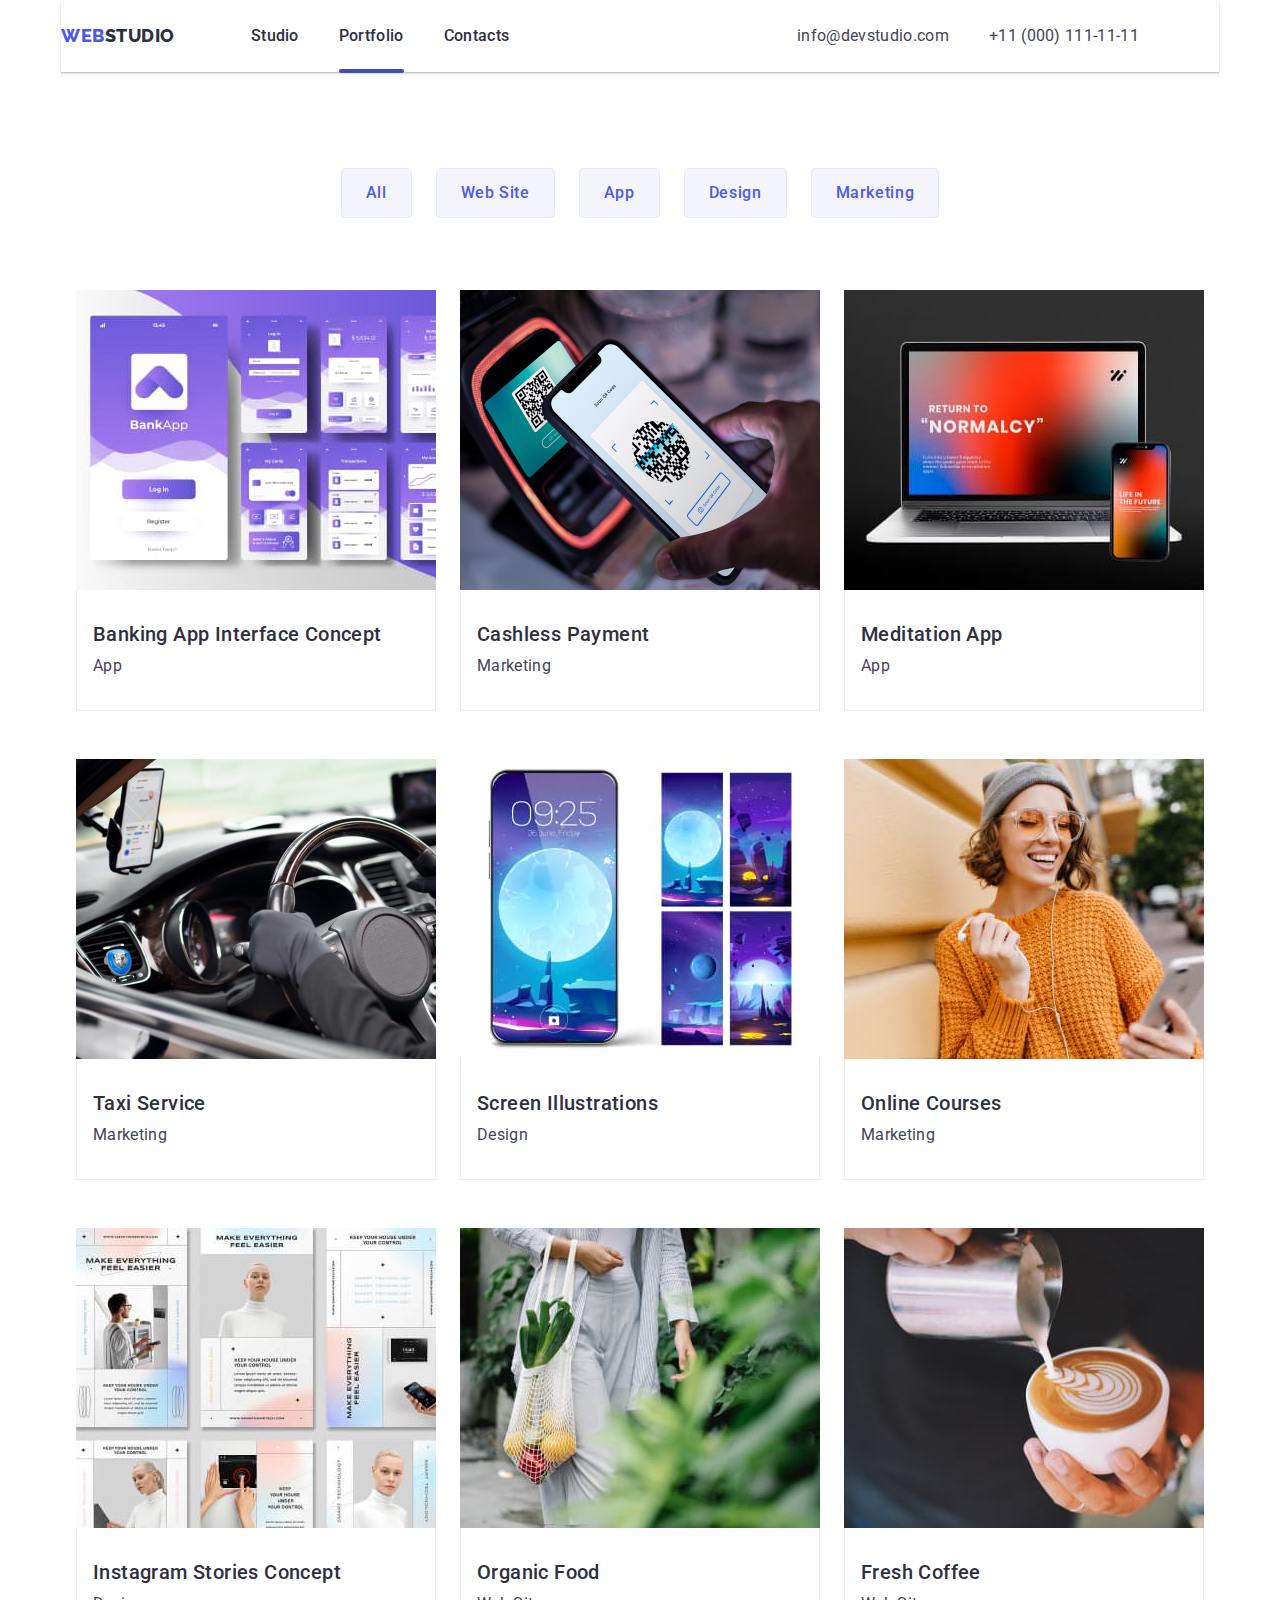
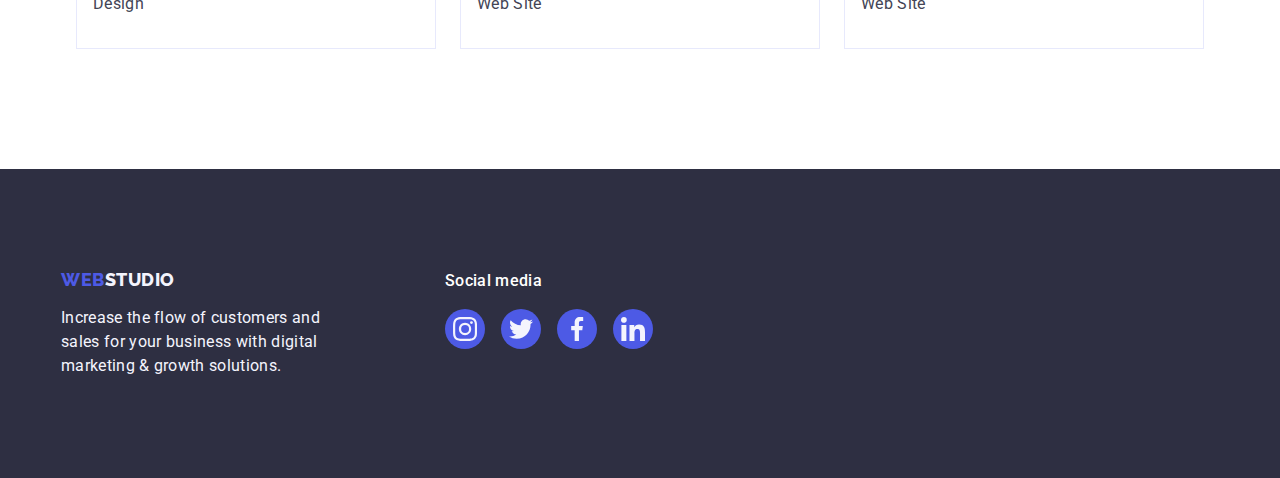
==== portfolio.html @ 27ac390d "1" ====
<!DOCTYPE html>
<html lang="en">
  <head>
    <meta charset="UTF-8" />
    <meta http-equiv="X-UA-Compatible" content="IE=edge" />
    <meta name="viewport" content="width=device-width, initial-scale=1.0" />
    <title>Portfolio</title>



    <link rel="preconnect" href="https://fonts.googleapis.com" />
    <link rel="preconnect" href="https://fonts.gstatic.com" crossorigin />
    <link
      href="https://fonts.googleapis.com/css2?family=Raleway:wght@800&family=Roboto:wght@400;500;700&display=swap"
      rel="stylesheet"
    />
    <link rel="stylesheet" href="https://cdnjs.cloudflare.com/ajax/libs/modern-normalize/1.1.0/modern-normalize.min.css" integrity="sha512-wpPYUAdjBVSE4KJnH1VR1HeZfpl1ub8YT/NKx4PuQ5NmX2tKuGu6U/JRp5y+Y8XG2tV+wKQpNHVUX03MfMFn9Q==" crossorigin="anonymous" referrerpolicy="no-referrer" />
     <link rel="stylesheet" href="./css/styles.css" />
       
  </head>

  <body>
    <header class="header">
      <div class=" header-port">
        <nav class="header-nav">
  
          <a class="header-logo-web link" href="index.html"
            >Web<span class="header-logo">Studio</span></a
          >

          <ul class="header-list list">
            <li class="header-link link">
              <a href="./index.html" class="header-text link">Studio</a>
            </li>
            <li class="header-link link">
              <a href="./portfolio.html" class="header-text link  active">Portfolio</a>
            </li>
            <li class="header-link link">
              <a href="" class="header-text link">Contacts</a>
            </li>
          </ul>
        </nav>

        <address class="address-header-port list">
          <div class="contact-cont">
            <ul class="visit-list list">
              <li class="contact-link link">
                <a href="mailto:info@devstudio.com" class="header-adress link"
                  >info@devstudio.com</a
                >
              </li>
              <li class="contact-link link">
                <a href="tel:+110001111111" class="header-adress link">
                  +11 (000) 111-11-11</a
                >
              </li>
            </ul>
          </div>
        </address>
      </div>
    </header>
    <!-- 2 section -->
    <main class="main-port">
         <section class="btn-info-portfolio">
        <div class="container button">
           <h1 hidden class="photos-text-portfolio list">photos</h1>
          <div class="buton-portfolio">
           
            <ul class="portfolio-btn-list list">
              <li>
                <button type="button" class="btn-portfol-link link button">All</button>
              </li>
              <li>
                <button type="button" class="btn-portfol-link link">
                  Web Site
                </button>
              </li>
              <li>
                <button type="button" class="btn-portfol-link link">App</button>
              </li>
              <li>
                <button type="button" class="btn-portfol-link link">
                  Design
                </button>
              </li>
              <li>
                <button type="button" class="btn-portfol-link link">
                  Marketing
                </button>
              </li>
            </ul>
          </div>
            <!-- section 3-->

           <ul class="text-photo-list list">
            <li class="img-portfol-link link">
              <a class="portfolio-card link" href="">
               <div class="card-content-soc">
                <img
                  class="img-portfol"
                  src="./images/portfoliopic1.jpg"
                  alt="Bank APP"
                />
                <p class="card-text">14 Stylish and User-Friendly App Design Concepts · 
                  Task Manager App · Calorie Tracker App · Exotic Fruit Ecommerce App ·
                   Cloud Storage App</p>
               </div> 
                <div class="card-content">
                  <h2 class="portfol-text-item">
                    Banking App Interface Concept
                  </h2>
                  <p class="title-portfol-parag">App</p>
                </div></a
              >
            </li>

            <li class="img-portfol-link link">
              <a class="portfolio-card link" href="">
                <div  class="card-content-soc">
                  <img
                  class="img-portfol"
                  src="./images/portfoliopic2.jpg"
                  alt="phone"
                />
                 <p class="card-text">14 Stylish and User-Friendly App Design Concepts 
                  · Task Manager App · Calorie Tracker App · Exotic Fruit Ecommerce App 
                  · Cloud Storage App</p>
                </div>
                <div class="card-content">
                  <h2 class="portfol-text-item">Cashless Payment</h2>
                  <p class="title-portfol-parag">Marketing</p>
                </div></a
              >
            </li>

            <li class="img-portfol-link link">
              <a class="portfolio-card link" href="">
                
                <div  class="card-content-soc"> 
                  <img
                  class="img-portfol"
                  src="./images/portfoliopic3.jpg"
                  alt="computer"
                />
                 <p class="card-text">14 Stylish and User-Friendly App Design Concepts
                   · Task Manager App · Calorie Tracker App · Exotic Fruit Ecommerce App
                    · Cloud Storage App</p>
                </div>
                <div class="card-content">
                  <h2 class="portfol-text-item">Meditation App</h2>
                  <p class="title-portfol-parag">App</p>
                </div></a
              >
            </li>

            <li class="img-portfol-link link">
              <a class="portfolio-card link" href="">
               <div class="card-content-soc">
                <img
                  class="img-portfol"
                  src="./images/portfoliopic4.jpg"
                  alt="car"
                />
                 <p class="card-text">14 Stylish and User-Friendly App Design Concepts 
                  · Task Manager App · Calorie Tracker App · Exotic Fruit Ecommerce App 
                  · Cloud Storage App</p>
               </div>
                <div class="card-content">
                  <h2 class="portfol-text-item">Taxi Service</h2>
                  <p class="title-portfol-parag">Marketing</p>
                </div></a
              >
            </li>

            <li class="img-portfol-link link">
              <a class="portfolio-card link" href="">
                 <div  class="card-content-soc">
                  <img
                  class="img-portfol"
                  src="./images/portfoliopic5.jpg"
                  alt="phone"
                />
                 <p class="card-text">14 Stylish and User-Friendly App Design Concepts 
                  · Task Manager App · Calorie Tracker App · Exotic Fruit Ecommerce App 
                  · Cloud Storage App</p> </div> 
                <div class="card-content">
                  <h2 class="portfol-text-item">Screen Illustrations</h2>
                  <p class="title-portfol-parag">Design</p>
                </div></a
              >
            </li>

            <li class="img-portfol-link link">
              <a class="portfolio-card link" href="">
                  <div  class="card-content-soc">
                    <img
                  class="img-portfol"
                  src="./images/portfoliopic6.jpg"
                  alt="women"
                />
                 <p class="card-text">14 Stylish and User-Friendly App Design Concepts 
                  · Task Manager App · Calorie Tracker App · Exotic Fruit Ecommerce App 
                  · Cloud Storage App</p>
                  </div>
                
                <div class="card-content">
                  <h2 class="portfol-text-item">Online Courses</h2>
                  <p class="title-portfol-parag">Marketing</p>
                </div></a
              >
            </li>

            <li class="img-portfol-link link">
              <a class="portfolio-card link" href="">
               <div  class="card-content-soc">
                 <img
                  class="img-portfol"
                  src="./images/portfoliоpic7.jpg"
                  alt="website"
                />
                 <p class="card-text">14 Stylish and User-Friendly App Design Concepts 
                  · Task Manager App · Calorie Tracker App · Exotic Fruit Ecommerce App
                   · Cloud Storage App</p>
               </div> 
               
                <div class="card-content">
                  <h2 class="portfol-text-item">Instagram Stories Concept</h2>
                  <p class="title-portfol-parag">Design</p>
                </div></a
              >
            </li>

            <li class="img-portfol-link link">
              <a class="portfolio-card link" href="">
               <div  class="card-content-soc">
                <img
                  class="img-portfol"
                  src="./images/portfoliopic8.jpg"
                  alt="Food"
                />
                 <p class="card-text">14 Stylish and User-Friendly App Design Concepts 
                  · Task Manager App · Calorie Tracker App · Exotic Fruit Ecommerce App
                   · Cloud Storage App</p>
               </div>
                
                <div class="card-content">
                  <h2 class="portfol-text-item">Organic Food</h2>
                  <p class="title-portfol-parag">Web Site</p>
                </div></a
              >
            </li>

            <li class="img-portfol-link link">
              <a class="portfolio-card link" href="">
                <div  class="card-content-soc">
                  <img
                  class="img-portfol"
                  src="./images/portfoliopic9.jpg"
                  alt="coffee"
                />
                 <p class="card-text">14 Stylish and User-Friendly App Design Concepts 
                  · Task Manager App · Calorie Tracker App · Exotic Fruit Ecommerce App 
                  · Cloud Storage App</p>
                </div>
                
                <div class="card-content">
                  <h2 class="portfol-text-item">Fresh Coffee</h2>
                  <p class="title-portfol-parag">Web Site</p>
                </div></a
              >
            </li>
          </ul>
        </div>
        
    </main>
    <footer class="footer list">
     
      <div class="  container-fotter">
        <div class="logo-parag">
           <a class="footer-logo-web link" href="portfolio.html"
          >Web <span class="footer-logo link">Studio</span></a
        >
        <p class="footer-title link">
          Increase the flow of customers and sales for your business with
          digital marketing & growth solutions.
        </p>
        </div>
          <div class="cosial-container">
          <p class="soc-med-parag">Social media</p>
        <ul class="web-soc-list list">
          <li class="web-soc-item"><a href="" class="web-soc-link link">
            <svg width="24" height="24">
              <use href="./images/symbol-defs.svg#icon-instagram-2" class="wed-sosial-icon"></use>
            </svg>
          </a></li>
          <li class="web-soc-item"><a href="" class="web-soc-link link">
            <svg width="24" height="24">
              <use href="./images/symbol-defs.svg#icon-twitter-1">

              </use>
          </svg>
          </a></li>
          <li class="web-soc-item"><a href="" class="web-soc-link link">
             <svg width="24" height="24">
              <use href="./images/symbol-defs.svg#icon-facebook-1">

              </use>
          </svg>
          </a></li>
          <li class="web-soc-item"><a href="" class="web-soc-link link">
             <svg width="24" height="24">
              <use href="./images/symbol-defs.svg#icon-linkedin-1">

              </use>
          </svg>
          </a></li>
        </ul>
        </div>
      </div>
 
    </footer>
   
  </body>
</html>
---- css/styles.css ----
:root {
  --title-main-color: #2e2f42;
  --title-btn-color: #4d5ae5;
  --second-btn-color: #404bbf;
  --gap: 24px;
  --transition-duration: 250ms linear;
  --tra: 250ms cubic-bezier(0.4, 0, 0.2, 1);
}

p,
h1,
h2,
h3 {
  margin: 0;
}
ul {
  padding-left: 0%;
  margin: 0;
}

button {
  cursor: pointer;
}

address {
  font-style: normal;
}

body {
  font-family: "Roboto", sans-serif;
  color: #434455;
  background-color: #ffffff;
}

img {
  display: block;
}

.link {
  text-decoration: none;
}
.list {
  list-style: none;
}

.container {
  max-width: 1158px;
  padding-left: 15px;
  padding-right: 15px;
  margin: 0 auto;
  /* outline: 4px solid red; */
}
.section {
  padding-top: 120px;
  padding-bottom: 120px;
}

/**-------------------------HEADER Potfolio --------------------------*/
.header {
}
.header-logo {
  font-family: "Raleway", sans-serif;
  font-weight: 800;
  font-size: 18px;
  line-height: 1.17;
  letter-spacing: 0.03em;
  text-transform: uppercase;
  color: var(--title-main-color);
}
.header-logo-web {
  font-family: "Raleway", sans-serif;
  font-weight: 800;
  font-size: 18px;
  line-height: 1.17;
  letter-spacing: 0.03em;
  text-transform: uppercase;
  color: #4d5ae5;

  /* padding-left: 156px; */
}
.contact-web {
  /* padding-right: 156px; */
}
.header-logo {
  margin-right: 76px;
  margin-top: 25.5px;
  margin-bottom: 25.5px;
}
.header-list {
  display: flex;
  gap: 40px;
}

.header-adress-list {
}

address {
  font-style: normal;
}

.header-nav {
  display: flex;
  align-items: center;
  margin-right: auto;
}

.header-port {
  display: flex;
  align-items: center;
  padding-top: var(--gap);
  padding-bottom: var(--gap);
  margin-left: auto;
  margin-right: auto;
  width: 1158px;
  box-shadow: 0px 2px 1px rgba(46, 47, 66, 0.08),
    0px 1px 1px rgba(46, 47, 66, 0.16), 0px 1px 6px rgba(46, 47, 66, 0.08);
}
.visit-list {
  display: flex;
}

.header-text {
  font-weight: 500;
  display: block;
  position: relative;
  font-size: 16px;
  line-height: 1.5;
  letter-spacing: 0.02em;
  color: var(--title-main-color);
  font-style: normal;
  transition: transform var(--tra), border-radius var(--tra);
}
.header-text:is(:hover, :focus) {
  color: #404bbf;
}
.header-link {
  transition: transform var(--tra), border-radius var(--tra);
}

.header-link:is(:hover, :focus) {
  color: #404bbf;
}

.address-header-port {
  margin-right: 40px;
}
.active::after {
  position: absolute;
  content: "";
  width: 100%;
  height: 4px;
  left: 0;
  top: 45px;
  bottom: 0;
  display: flex;
  border-radius: 2px;
  background-color: #404bbf;
}

.contactw-link {
}
.address-list {
  font-style: normal;
}
.visit-list {
  display: flex;
}
.contact-link {
}

.header-adress {
  font-size: 16px;
  font-style: normal;
  line-height: 1.5;
  letter-spacing: 0.02em;
  color: #434455;
  transition: transform var(--tra), border-radius var(--tra);
}
.header-adress:is(:hover, :focus) {
  color: #404bbf;
}

/**-------------------------BTN portfolio--------------------------*/

.main-port {
}
.btn-info-portfolio {
  padding-top: 96px;
  padding-bottom: 120px;
}
.buton-portfolio {
  align-items: center;
}

.btn-info-portfolio {
}

.photos-text-portfolio {
}
.text-btn-info {
}
.btn-list {
}

.portfolio-btn-list {
  display: flex;
  justify-content: center;
  gap: var(--gap);
}

.btn-portfol-link {
  font-family: "Roboto", sans-serif;
  font-style: normal;
  font-weight: 500;
  font-size: 16px;
  line-height: 1.5;
  align-items: center;
  text-align: center;
  letter-spacing: 0.04em;
  color: #4d5ae5;
  cursor: pointer;
  background: #f4f4fd;
  display: flex;
  flex-direction: row;
  align-items: flex-start;
  padding: 12px 24px;
  flex: none;
  order: 0;
  flex-grow: 0;
  border: 1px solid #e7e9fc;
  border-radius: 4px;
  transition: transform var(--tra), border-radius var(--tra);
}
.button {
}
.btn-portfol-link:is(:hover, :focus) {
  color: #ffffff;
  background: #404bbf;
}
/**-----------------------PHOTO WITH TEXT Portfolio--------------------------*/

.card-content {
  border-left: 1px solid #e7e9fc;
  border-right: 1px solid #e7e9fc;
  border-bottom: 1px solid #e7e9fc;
  padding-bottom: 32px;
  padding-top: 32px;
  padding-left: 16px;
}
.photo-port {
  display: flex;
  width: 1128px;
}
.text-photo-list {
  display: flex;
  flex-wrap: wrap;
  column-gap: var(--gap);
  row-gap: calc(var(--gap) * 2);
  margin-top: 72px;
  justify-content: center;
}

.img-portfol-link {
  background: #ffffff;
}

.img-portfol-link:is(:hover, :focus) {
  box-shadow: 0px 1px 6px rgba(46, 47, 66, 0.08),
    0px 1px 1px rgba(46, 47, 66, 0.16), 0px 2px 1px rgba(46, 47, 66, 0.08);
  width: 360;
}
.img-portfol-link:hover .card-text {
  transform: translateY(0);
}
.card-content-soc {
  position: relative;
  overflow: hidden;
}
.card-text {
  position: absolute;
  top: 0;
  font-size: 16px;
  padding: 40px;
  line-height: 24px;
  letter-spacing: 0.02em;
  font-weight: 400;
  color: #f4f4fd;
  background: #4d5ae5;
  height: 100%;
  transform: translateY(100%);
  transition: transform 300ms linear;
}

.portfolio-card {
  color: #4d5ae5;
  background-color: #f4f4fd;
}

.img-portfol {
  background: url(6418424.jpg);
}

.portfol-text-item {
  font-family: "Roboto";
  font-style: normal;
  font-weight: 500;
  font-size: 20px;
  line-height: 1.2;
  letter-spacing: 0.02em;
  color: var(--title-main-color);
  margin-bottom: 8px;
}
.title-portfol-parag {
  font-size: 16px;
  line-height: 1.5;
  letter-spacing: 0.02em;
  color: #434455;
}

/**------------Header Web-site--------------------*/
.header-web {
}
body {
  margin: 0%;
}

.headerw-logo {
  font-family: "Raleway", sans-serif;
  font-weight: 800;
  font-size: 18px;
  line-height: 1.17;
  letter-spacing: 0.03em;
  text-transform: uppercase;
  color: var(--title-main-color);
}
.header-logo-webw {
  font-family: "Raleway", sans-serif;
  font-weight: 800;
  font-size: 18px;
  line-height: 1.17;
  letter-spacing: 0.03em;
  text-transform: uppercase;
  color: #4d5ae5;
  /* padding-left: 156px; */
}
.headerw-logo {
  margin-right: 76px;
  margin-top: 25.5px;
  margin-bottom: 25.5px;
}
.header-logo-webw {
}
.headerw-list {
  display: flex;
  gap: 40px;
}
.headerw-adress-list {
  font-style: normal;
}
.headerw-adress-list {
}
.headerw-nav {
  display: flex;
  align-items: center;
  margin-right: auto;
}
.headerw-container {
  display: flex;
  align-items: center;
  padding-top: 24px;
  padding-bottom: 24px;
  margin-left: auto;
  margin-right: auto;
  width: 1158px;
  box-shadow: 0px 2px 1px rgba(46, 47, 66, 0.08),
    0px 1px 1px rgba(46, 47, 66, 0.16), 0px 1px 6px rgba(46, 47, 66, 0.08);
}
.visitw-list {
  display: flex;
}
.headerw-address-list {
}

.headerw-adress-list {
  font-style: normal;
}

.headerw-text {
  font-weight: 500;
  font-size: 16px;
  line-height: 1.5;
  letter-spacing: 0.02em;
  color: var(--title-main-color);
  transition: transform var(--tra), border-radius var(--tra);
}
.headerw-text:is(:hover, :focus) {
  color: #404bbf;
}
.headerw-link {
}

.headerw-link {
}

.headerw-address-list {
}
.visitw-list {
}
.contactw-link {
}

.contact-cont {
}

.headerw-adress {
  font-size: 16px;
  font-style: normal;
  line-height: 1.5;
  letter-spacing: 0.02em;
  color: #434455;
  transition: transform var(--tra), border-radius var(--tra);
}

.header-adress {
  margin-right: 40px;
}

.headerw-adress:is(:hover, :focus) {
  color: #404bbf;
}
/**------------------------Efective --------------------------*/

.hero-section-web {
  background: var(--title-main-color);
  background-image: linear-gradient(
      rgba(46, 47, 66, 0.7),
      rgba(46, 47, 66, 0.7)
    ),
    url(../images/people-office\ 1.jpg);
  background-repeat: no-repeat;
  background-position: center;
  background-size: cover;
  max-width: 1440px;
  margin: 0 auto;
}

.info-container-web {
  flex-grow: 1;
  padding-top: 188px;
  padding-bottom: 188px;
  margin: 0% auto;
  /* outline: 4px solid red; */
}

.text-hero-web {
  font-weight: 700;
  font-size: 56px;
  line-height: 1.07;
  text-align: center;
  letter-spacing: 0.02em;
  color: #ffffff;

  margin-bottom: 48px;
}

.btn-hero-web {
  font-family: "Roboto", sans-serif;
  font-weight: 500;
  font-size: 16px;
  line-height: 1.5;
  letter-spacing: 0.04em;
  color: #ffffff;
  background: var(--title-btn-color);
  cursor: pointer;
  transition: transform var(--tra), border-radius var(--tra);
  display: flex;
  flex-direction: row;
  align-items: flex-start;
  padding: 16px 32px;
  gap: 10px;
  margin: 0% auto;
  box-shadow: 0px 4px 4px rgba(0, 0, 0, 0.15);
  border-radius: 4px;
  border: none;
}

.btn-hero-web:is(:hover, :focus) {
  background: var(--second-btn-color);
}

/**------------------------section information--------------------------*/
.backcolor-index {
}
.features-web-section {
  padding-top: 120px;
}
.text-web-features {
}
.features-list-web {
  list-style: none;
  display: flex;
  gap: 24px;
  justify-content: center;
}
.link-info-web {
  /* border: 2px solid #4d5ae5; */
}
.link-info-web {
}
.text-web-info {
  font-weight: 500;
  font-size: 20px;
  line-height: 1.2;
  letter-spacing: 0.02em;
  color: var(--title-main-color);
  margin-bottom: 8px;
}
.title-web-parag {
  font-size: 16px;
  line-height: 1.5;
  letter-spacing: 0.02em;
  color: #434455;
  order: 1;
  flex-grow: 0;
  width: 264px;
  height: 72px;
}
.text-web-container {
  margin-bottom: 8px;
}
.text-soc-list {
  display: flex;
  justify-content: center;
  gap: 24px;
}
.features {
  padding-bottom: 120px;
}
.text-soc-item {
  width: 264px;
  height: 112px;
}

.text-soc-link {
  width: 100%;
  height: 100%;
  display: flex;
  align-items: center;
  justify-content: center;
  background: #f4f4fd;
  border-radius: 4px;
  margin-bottom: 8px;
}
/**-------------------section  what are we doing-------------------------*/
.about-webs-section {
}
.web-what-doing {
  padding-top: 120px;
}
.what-index {
  width: min-content;
}
.webs-photo-link {
  width: calc((100% - 60px) / 3);
}
.webs-photo-list {
  display: flex;
  gap: 24px;
  justify-content: center;
  padding-bottom: 120px;
}
.photo-doing-web {
  margin-bottom: 72px;
}
.img-what-do {
}
.photo-doing-web {
  font-weight: 700;
  font-size: 36px;
  line-height: 1.11;
  text-align: center;
  letter-spacing: 0.02em;
  text-transform: capitalize;
  color: var(--title-main-color);
  list-style: none;
}
/**----------------------section our team ----------------------*/

.about-webs-section {
  background: #f4f4fd;
  padding-top: 120px;
  padding-bottom: 120px;
}

.photo-team {
  width: min-content;
}

.container-people {
  padding-top: 32px;
}

.webs-text-team {
  font-weight: 700;
  font-size: 36px;
  line-height: 1.11;
  text-align: center;
  letter-spacing: 0.02em;
  text-transform: capitalize;
  color: var(--title-main-color);
  list-style: none;
  margin-bottom: 72px;
}

.webst-team-list {
  display: flex;
  gap: 24px;
  justify-content: center;
}

.webst-link-team {
  background: #ffffff;
  justify-content: center;
}
.img-web {
}

.webst-team-list {
}
.webst-link-team {
  background: #ffffff;
}
.people-web-team {
  font-weight: 500;
  font-size: 20px;
  line-height: 1.2;
  letter-spacing: 0.02em;
  color: var(--title-main-color);
  margin-bottom: 8px;
  text-align: center;
}
.title-webs-team {
  font-size: 16px;
  line-height: 1.5;
  letter-spacing: 0.02em;
  color: #434455;
  text-align: center;
}
.customer-section {
}
.custor {
  font-weight: 700;
  font-size: 36px;
  line-height: 1.11px;
  text-align: center;
  letter-spacing: 0.02em;
  padding-top: 120px;
  padding-bottom: 72px;
}
.custo-container {
  padding-bottom: 120px;
}

.custo-list {
  display: flex;
  justify-content: center;
  gap: 16px;
}
.cust-soc-item {
  width: 168px;
  height: 88px;
}
.cust-soc-link {
  width: 100%;
  height: 100%;
  display: flex;
  align-items: center;
  justify-content: center;
  border: 1px solid #8e8f99;
  border-radius: 4px;
  transition: transform var(--tra), border-radius var(--tra);
}

.custo-icon {
  fill: #8e8f99;
}
.cust-soc-link:is(:hover, :focus) {
  border-color: #404bbf;
}
.cust-soc-link:is(:hover, :focus) .custo-icon {
  fill: #404bbf;
}

.soc-people-container {
  margin-top: 8px;
  margin-bottom: 32px;
}
.our-list {
  display: flex;
  justify-content: center;
  gap: 24px;
}

.our-soc-item {
  width: 40px;
  height: 40px;
}
.our-soc-link {
  width: 100%;
  height: 100%;
  display: flex;
  align-items: center;
  justify-content: center;
  background: #4d5ae5;
  border-radius: 50%;
  transition: transform var(--tra), border-radius var(--tra);
}
.our-soc-link:is(:hover, :focus) {
  background: #404bbf;
}
/**----------------FOOTER-----------------------*/
.footer {
  background: var(--title-main-color);
  padding-top: 100px;
  padding-bottom: 100px;
}
.container-fotter {
  /* padding-left: 156px; */
  max-width: 1158px;
  padding-left: 15px;
  padding-right: 15px;
  margin: 0 auto;
  display: flex;
}
.fotter-cont {
}
.footer-logo {
  font-family: "Raleway", sans-serif;
  font-weight: 800;
  font-size: 18px;
  line-height: 1.17;
  letter-spacing: 0.03em;
  text-transform: uppercase;
  color: #f4f4fd;
  order: 1;
  flex: none;
  flex-grow: 0;
}
.footer-logo-web {
  display: flex;
  flex-direction: row;
  padding: 0;
  align-items: flex-start;
}
.footer-logo-web {
  font-family: "Raleway", sans-serif;
  font-weight: 800;
  font-size: 18px;
  line-height: 1.17;
  letter-spacing: 0.03em;
  text-transform: uppercase;
  color: #4d5ae5;
  margin-bottom: 16px;
}
.logo-parag {
  width: 264px;
}
.footer-title {
  font-size: 16px;
  line-height: 1.5;
  letter-spacing: 0.02em;
  color: #f4f4fd;
  line-height: 1.5;
}

.web-soc-list {
  gap: 16px;
  display: flex;
  justify-content: center;
  margin-top: 16px;
}
.cosial-container {
  margin-left: 120px;
}

.soc-med-parag {
  font-size: 16px;
  font-weight: 500;
  line-height: 24px;
  letter-spacing: 0.02em;
  color: #ffffff;
}

.web-soc-item {
  width: 40px;
  height: 40px;
}
.web-soc-link {
  width: 100%;
  height: 100%;
  background-color: #4d5ae5;
  display: flex;
  align-items: center;
  justify-content: center;
  border-radius: 50%;
  transition: transform var(--tra), border-radius var(--tra);
}

.web-soc-link:is(:hover, :focus) {
  background: #404bbf;
}
.backdrop {
  position: fixed;
  top: 0;
  width: 100%;
  height: 100%;
  background: #2e2f4262;
  transition: opacity 300ms linear, visibility 300ms linear;
}
.modal {
  width: 408px;
  min-height: 576px;
  background: #fcfcfc;
  border-radius: 4px;
  position: absolute;
  top: 50%;
  left: 50%;
  transform: translate(-50%, -50%) scaleY(1);
  transition: transform 300ms linear;
  padding: 24px;
  padding-top: 72px;
}

.backdrop.is-hidden.modal {
  transform: translate(-50%, -50%) scaleY(2);
}
.modal-close {
  display: block;
  position: absolute;
  top: 24px;
  right: 24px;
  background: #e7e9fc;
  border: 1px solid rgba(0, 0, 0, 0.1);
  border-radius: 50%;
  width: 24px;
  height: 24px;
}
.is-hidden {
  opacity: 0;
  visibility: hidden;
  pointer-events: none;
}
.no-scroll {
  overflow: hidden;
}
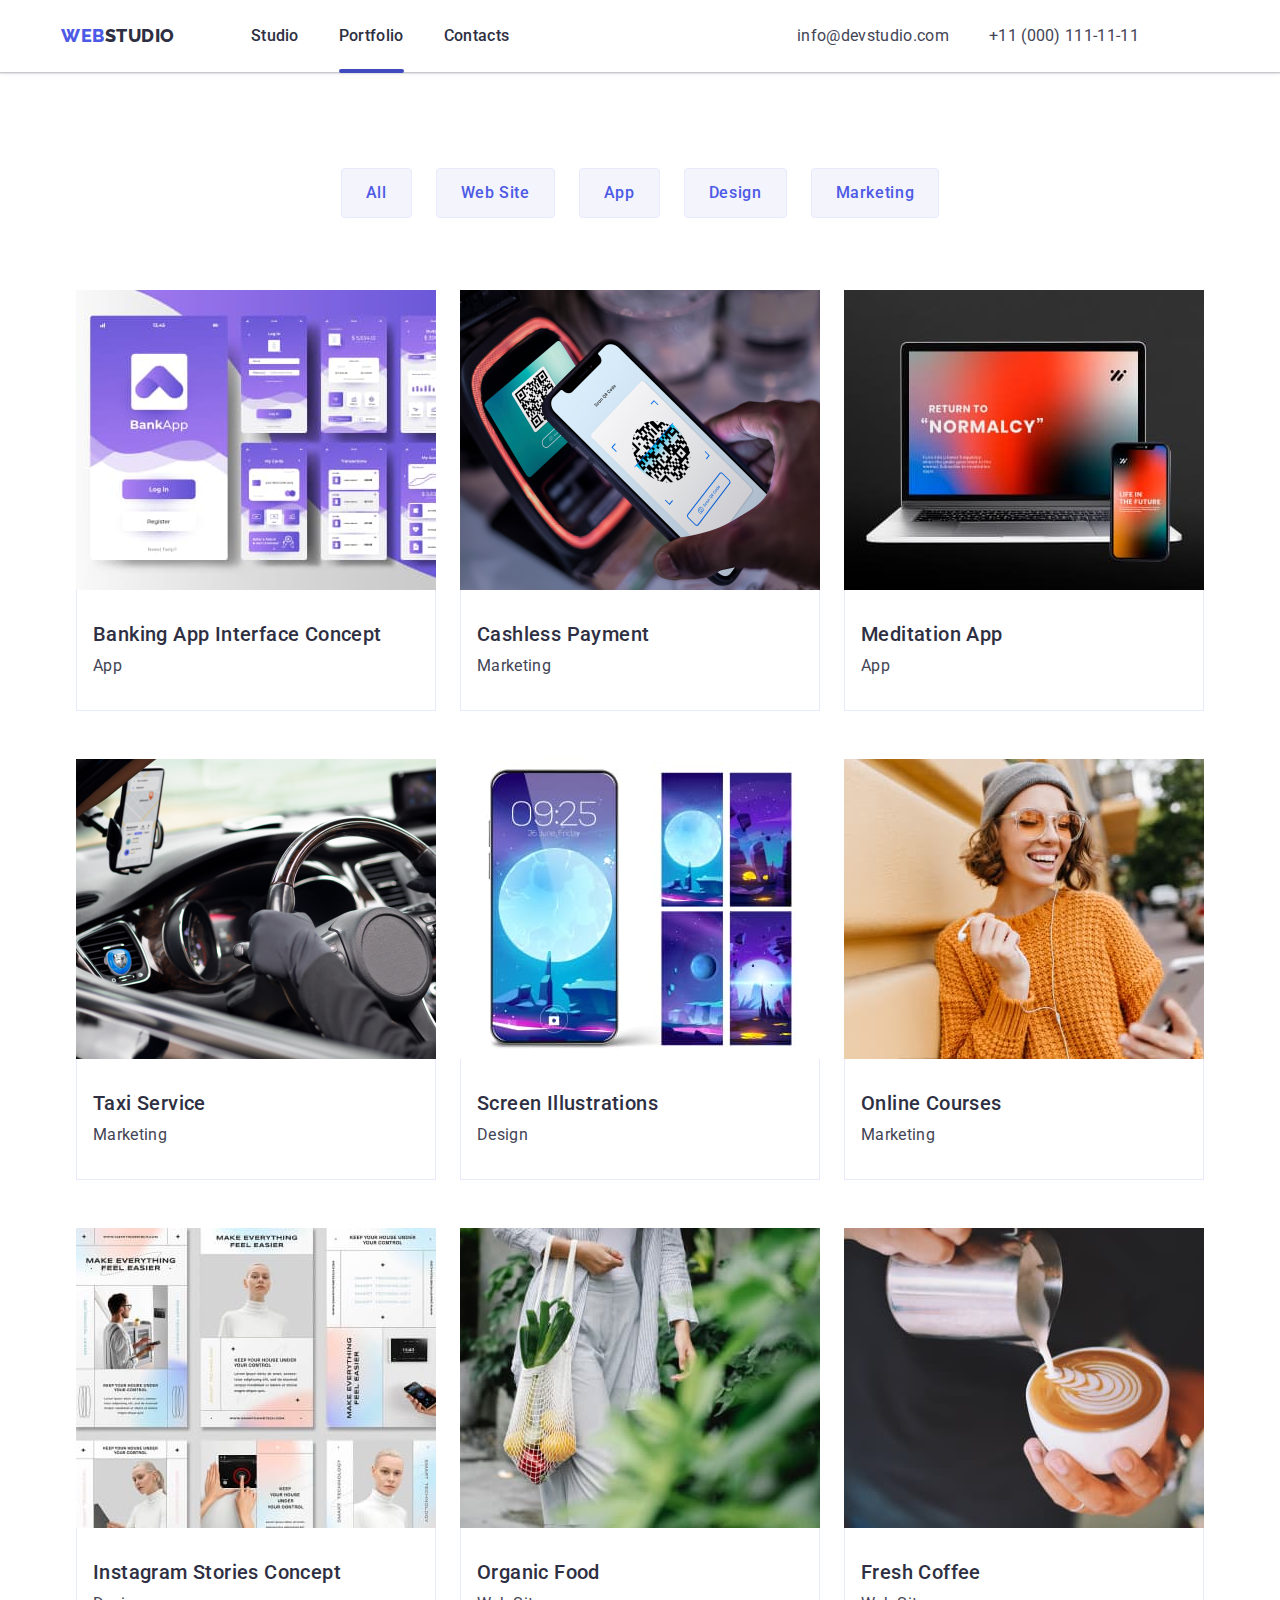
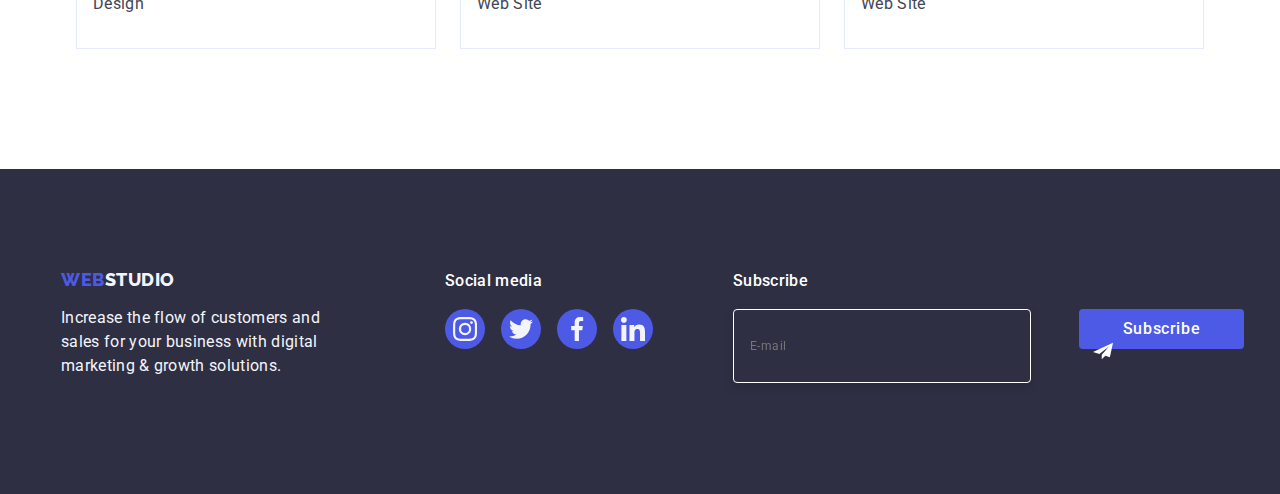
==== commit 05694ae0: "ch" ====
--- a/portfolio.html
+++ b/portfolio.html
@@ -316,6 +316,23 @@
           </a></li>
         </ul>
         </div>
+         <div class="cont-subs">
+          <p class="online-parag">Subscribe</p>
+          <form class="form-subs">
+              <input
+               type="text" 
+              name="user-subs" 
+                id="user-online"
+                 class="online-area"
+                 placeholder="E-mail"/>
+
+                  <button type="submit" class="online-button">Subscribe
+                     <svg  class="fotter-icon" width="24px" height="20px">
+                      <use href="./images/subsc.svg#icon-Frame-3"></use>
+                    </svg>
+                  </button>
+              </form>
+         </div>
       </div>
  
     </footer>
--- a/css/styles.css
+++ b/css/styles.css
@@ -7,6 +7,19 @@
   --tra: 250ms cubic-bezier(0.4, 0, 0.2, 1);
 }
 
+.visually-hidden {
+  position: absolute;
+  width: 1px;
+  height: 1px;
+  margin: -1px;
+  border: 0;
+  padding: 0;
+  white-space: nowrap;
+  clip-path: inset(100%);
+  clip: rect(0 0 0 0);
+  overflow: hidden;
+}
+
 p,
 h1,
 h2,
@@ -45,8 +58,7 @@
 
 .container {
   max-width: 1158px;
-  padding-left: 15px;
-  padding-right: 15px;
+
   margin: 0 auto;
   /* outline: 4px solid red; */
 }
@@ -57,6 +69,8 @@
 
 /**-------------------------HEADER Potfolio --------------------------*/
 .header {
+  box-shadow: 0px 2px 1px rgba(46, 47, 66, 0.08),
+    0px 1px 1px rgba(46, 47, 66, 0.16), 0px 1px 6px rgba(46, 47, 66, 0.08);
 }
 .header-logo {
   font-family: "Raleway", sans-serif;
@@ -75,11 +89,8 @@
   letter-spacing: 0.03em;
   text-transform: uppercase;
   color: #4d5ae5;
-
-  /* padding-left: 156px; */
 }
 .contact-web {
-  /* padding-right: 156px; */
 }
 .header-logo {
   margin-right: 76px;
@@ -112,8 +123,6 @@
   margin-left: auto;
   margin-right: auto;
   width: 1158px;
-  box-shadow: 0px 2px 1px rgba(46, 47, 66, 0.08),
-    0px 1px 1px rgba(46, 47, 66, 0.16), 0px 1px 6px rgba(46, 47, 66, 0.08);
 }
 .visit-list {
   display: flex;
@@ -128,13 +137,13 @@
   letter-spacing: 0.02em;
   color: var(--title-main-color);
   font-style: normal;
-  transition: transform var(--tra), border-radius var(--tra);
+  transition: 250ms cubic-bezier(0.4, 0, 0.2, 1);
 }
 .header-text:is(:hover, :focus) {
   color: #404bbf;
 }
 .header-link {
-  transition: transform var(--tra), border-radius var(--tra);
+  transition: 250ms cubic-bezier(0.4, 0, 0.2, 1);
 }
 
 .header-link:is(:hover, :focus) {
@@ -157,8 +166,6 @@
   background-color: #404bbf;
 }
 
-.contactw-link {
-}
 .address-list {
   font-style: normal;
 }
@@ -166,6 +173,7 @@
   display: flex;
 }
 .contact-link {
+  margin-right: 40px;
 }
 
 .header-adress {
@@ -174,7 +182,7 @@
   line-height: 1.5;
   letter-spacing: 0.02em;
   color: #434455;
-  transition: transform var(--tra), border-radius var(--tra);
+  transition: 250ms cubic-bezier(0.4, 0, 0.2, 1);
 }
 .header-adress:is(:hover, :focus) {
   color: #404bbf;
@@ -229,8 +237,10 @@
   flex-grow: 0;
   border: 1px solid #e7e9fc;
   border-radius: 4px;
-  transition: transform var(--tra), border-radius var(--tra);
-}
+  transition: 250ms cubic-bezier(0.4, 0, 0.2, 1);
+  border-radius: 250ms cubic-bezier(0.4, 0, 0.2, 1);
+}
+
 .button {
 }
 .btn-portfol-link:is(:hover, :focus) {
@@ -319,6 +329,8 @@
 
 /**------------Header Web-site--------------------*/
 .header-web {
+  box-shadow: 0px 2px 1px rgba(46, 47, 66, 0.08),
+    0px 1px 1px rgba(46, 47, 66, 0.16), 0px 1px 6px rgba(46, 47, 66, 0.08);
 }
 body {
   margin: 0%;
@@ -372,8 +384,8 @@
   margin-left: auto;
   margin-right: auto;
   width: 1158px;
-  box-shadow: 0px 2px 1px rgba(46, 47, 66, 0.08),
-    0px 1px 1px rgba(46, 47, 66, 0.16), 0px 1px 6px rgba(46, 47, 66, 0.08);
+  padding-left: 15px;
+  padding-right: 15px;
 }
 .visitw-list {
   display: flex;
@@ -391,8 +403,9 @@
   line-height: 1.5;
   letter-spacing: 0.02em;
   color: var(--title-main-color);
-  transition: transform var(--tra), border-radius var(--tra);
-}
+  transition: 250ms cubic-bezier(0.4, 0, 0.2, 1);
+}
+
 .headerw-text:is(:hover, :focus) {
   color: #404bbf;
 }
@@ -407,6 +420,7 @@
 .visitw-list {
 }
 .contactw-link {
+  margin-right: 40px;
 }
 
 .contact-cont {
@@ -418,11 +432,10 @@
   line-height: 1.5;
   letter-spacing: 0.02em;
   color: #434455;
-  transition: transform var(--tra), border-radius var(--tra);
+  transition: 250ms cubic-bezier(0.4, 0, 0.2, 1);
 }
 
 .header-adress {
-  margin-right: 40px;
 }
 
 .headerw-adress:is(:hover, :focus) {
@@ -472,7 +485,6 @@
   color: #ffffff;
   background: var(--title-btn-color);
   cursor: pointer;
-  transition: transform var(--tra), border-radius var(--tra);
   display: flex;
   flex-direction: row;
   align-items: flex-start;
@@ -482,6 +494,8 @@
   box-shadow: 0px 4px 4px rgba(0, 0, 0, 0.15);
   border-radius: 4px;
   border: none;
+  transition: 250ms cubic-bezier(0.4, 0, 0.2, 1);
+  border-radius: 250ms cubic-bezier(0.4, 0, 0.2, 1);
 }
 
 .btn-hero-web:is(:hover, :focus) {
@@ -493,6 +507,7 @@
 }
 .features-web-section {
   padding-top: 120px;
+  padding-bottom: 120px;
 }
 .text-web-features {
 }
@@ -503,7 +518,6 @@
   justify-content: center;
 }
 .link-info-web {
-  /* border: 2px solid #4d5ae5; */
 }
 .link-info-web {
 }
@@ -534,7 +548,6 @@
   gap: 24px;
 }
 .features {
-  padding-bottom: 120px;
 }
 .text-soc-item {
   width: 264px;
@@ -542,8 +555,8 @@
 }
 
 .text-soc-link {
-  width: 100%;
-  height: 100%;
+  width: 264px;
+  height: 121px;
   display: flex;
   align-items: center;
   justify-content: center;
@@ -555,7 +568,6 @@
 .about-webs-section {
 }
 .web-what-doing {
-  padding-top: 120px;
 }
 .what-index {
   width: min-content;
@@ -598,6 +610,7 @@
 
 .container-people {
   padding-top: 32px;
+  padding-bottom: 32px;
 }
 
 .webs-text-team {
@@ -645,14 +658,16 @@
   letter-spacing: 0.02em;
   color: #434455;
   text-align: center;
+  margin-bottom: 8px;
 }
 .customer-section {
 }
 .custor {
   font-weight: 700;
   font-size: 36px;
-  line-height: 1.11px;
+  line-height: 40px;
   text-align: center;
+  text-transform: capitalize;
   letter-spacing: 0.02em;
   padding-top: 120px;
   padding-bottom: 72px;
@@ -664,7 +679,7 @@
 .custo-list {
   display: flex;
   justify-content: center;
-  gap: 16px;
+  gap: 24px;
 }
 .cust-soc-item {
   width: 168px;
@@ -678,7 +693,8 @@
   justify-content: center;
   border: 1px solid #8e8f99;
   border-radius: 4px;
-  transition: transform var(--tra), border-radius var(--tra);
+  transition: 250ms cubic-bezier(0.4, 0, 0.2, 1);
+  border-radius: 250ms cubic-bezier(0.4, 0, 0.2, 1);
 }
 
 .custo-icon {
@@ -713,8 +729,10 @@
   justify-content: center;
   background: #4d5ae5;
   border-radius: 50%;
-  transition: transform var(--tra), border-radius var(--tra);
-}
+  transition: 250ms cubic-bezier(0.4, 0, 0.2, 1);
+  border-radius: 250ms cubic-bezier(0.4, 0, 0.2, 1);
+}
+
 .our-soc-link:is(:hover, :focus) {
   background: #404bbf;
 }
@@ -771,6 +789,8 @@
   letter-spacing: 0.02em;
   color: #f4f4fd;
   line-height: 1.5;
+  margin-bottom: 16px;
+  width: 264px;
 }
 
 .web-soc-list {
@@ -803,12 +823,18 @@
   align-items: center;
   justify-content: center;
   border-radius: 50%;
-  transition: transform var(--tra), border-radius var(--tra);
-}
-
-.web-soc-link:is(:hover, :focus) {
+  transition: 250ms cubic-bezier(0.4, 0, 0.2, 1);
+  border-radius: 250ms cubic-bezier(0.4, 0, 0.2, 1);
+}
+
+.web-soc-link:focus {
   background: #404bbf;
 }
+
+.web-soc-link:hover {
+  background: #31d0aa;
+}
+
 .backdrop {
   position: fixed;
   top: 0;
@@ -844,6 +870,7 @@
   border-radius: 50%;
   width: 24px;
   height: 24px;
+  margin-bottom: 20px;
 }
 .is-hidden {
   opacity: 0;
@@ -853,3 +880,202 @@
 .no-scroll {
   overflow: hidden;
 }
+.Modal-title {
+  font-family: "Roboto";
+  font-style: normal;
+  font-weight: 500;
+  font-size: 16px;
+  line-height: 24px;
+  text-align: center;
+  letter-spacing: 0.02em;
+  color: #2e2f42;
+}
+.modal-rorm {
+  background-color: #fcfcfc;
+}
+.modal-input {
+  border: 1px solid #2e2f4266;
+  border-radius: 4px;
+  box-sizing: border-box;
+  width: 360px;
+  height: 40px;
+  outline: transparent;
+  padding-left: 38px;
+  background-color: transparent;
+}
+
+.modal-input:focus {
+  border-color: #4d5ae5;
+}
+
+.modal-input-item {
+  position: absolute;
+  left: 19px;
+  top: 50%;
+  transform: translateY(-50%);
+}
+
+.modal-input:focus + .modal-input-item {
+  fill: #4d5ae5;
+}
+
+.modal-label {
+  margin-bottom: 4px;
+  font-family: "Roboto";
+  font-style: normal;
+  font-weight: 400;
+  font-size: 12px;
+  line-height: 14px;
+  letter-spacing: 0.04em;
+  width: 34px;
+  height: 14px;
+  color: #8e8f99;
+}
+
+.send-button {
+  font-family: "Roboto", sans-serif;
+  width: 169px;
+  font-size: 16px;
+  line-height: 24px;
+  letter-spacing: 0.04em;
+  color: #ffffff;
+  background: var(--title-btn-color);
+  cursor: pointer;
+  display: flex;
+  flex-direction: row;
+  align-items: flex-start;
+  justify-content: center;
+  padding: 16px 32px;
+  gap: 10px;
+  margin: 0% auto;
+  box-shadow: 0px 4px 4px rgba(0, 0, 0, 0.15);
+  border-radius: 4px;
+  border: none;
+  left: 635px;
+  top: 584px;
+  transition: 250ms cubic-bezier(0.4, 0, 0.2, 1);
+  border-radius: 250ms cubic-bezier(0.4, 0, 0.2, 1);
+}
+
+.modal-wrap {
+}
+
+.input-wrap {
+  position: relative;
+  margin-bottom: 8px;
+  margin-top: 4px;
+}
+.modal-textarea {
+  width: 360px;
+  height: 120px;
+  border-color: 1px solid rgba(46, 47, 66, 0.144);
+  border-radius: 4px;
+  color: rgba(46, 47, 66, 0.4);
+  resize: none;
+  outline: transparent;
+  padding: 10px;
+  background-color: transparent;
+}
+.modal-textarea:focus {
+  border-color: #4d5ae5;
+}
+.check-test {
+  font-family: "Roboto";
+  font-style: normal;
+  font-weight: 400;
+  font-size: 12px;
+  line-height: 14px;
+  letter-spacing: 0.04em;
+  color: #8e8f99;
+  order: 1;
+  width: 338px;
+  height: 16px;
+  display: flex;
+  gap: 5px;
+  margin-bottom: 24px;
+  margin-top: 8px;
+}
+.check-test::before {
+  content: "";
+  width: 16px;
+  height: 16px;
+  border: 1px solid rgba(46, 47, 66, 0.4);
+  border-radius: 2px;
+  display: block;
+}
+
+.modal-check:checked + .check-test::before {
+  background-color: #4d5ae5;
+  border: none;
+  background-image: url(../images/Vector\ .svg);
+  background-repeat: no-repeat;
+  background-position: center;
+}
+.online-parag {
+  font-family: "Roboto";
+  font-style: normal;
+  font-weight: 500;
+  font-size: 16px;
+  line-height: 24px;
+  letter-spacing: 0.02em;
+  color: #ffffff;
+  width: 500px;
+  display: flex;
+  margin-bottom: 16px;
+}
+.online-area {
+}
+.cont-subs {
+  margin-left: 80px;
+}
+.online-button {
+  position: absolute;
+  width: 165px;
+  height: 40px;
+
+  margin-left: 24px;
+  padding: 8px 24px;
+
+  font-family: "Roboto";
+  font-weight: 500;
+  font-size: 16px;
+  line-height: 1.5;
+  letter-spacing: 0.04em;
+  cursor: pointer;
+
+  background-color: #4d5ae5;
+  color: #ffffff;
+  border-radius: 4px;
+  border: none;
+  transition: 250ms cubic-bezier(0.4, 0, 0.2, 1);
+  border-radius: 250ms cubic-bezier(0.4, 0, 0.2, 1);
+}
+.online-button:is(:hover, :focus) {
+  background-color: ##404bbf;
+}
+
+.fotter-icon {
+  display: flex;
+  top: 50%;
+  left: 16px;
+  margin-right: 16px;
+  transform: translate(-50%);
+  fill: #ffffff;
+}
+.online-area {
+  font-family: "Roboto";
+  width: 264px;
+  height: 40px;
+  padding: 16px;
+  font-weight: 400;
+  font-size: 12px;
+  line-height: 24px;
+  align-items: center;
+  color: #ffffff;
+  letter-spacing: 0.04em;
+  background: #2e2f42;
+  border: 1px solid #ffffff;
+  filter: drop-shadow(0px 4px 4px rgba(0, 0, 0, 0.15));
+  border-radius: 4px;
+  margin-right: 24px;
+}
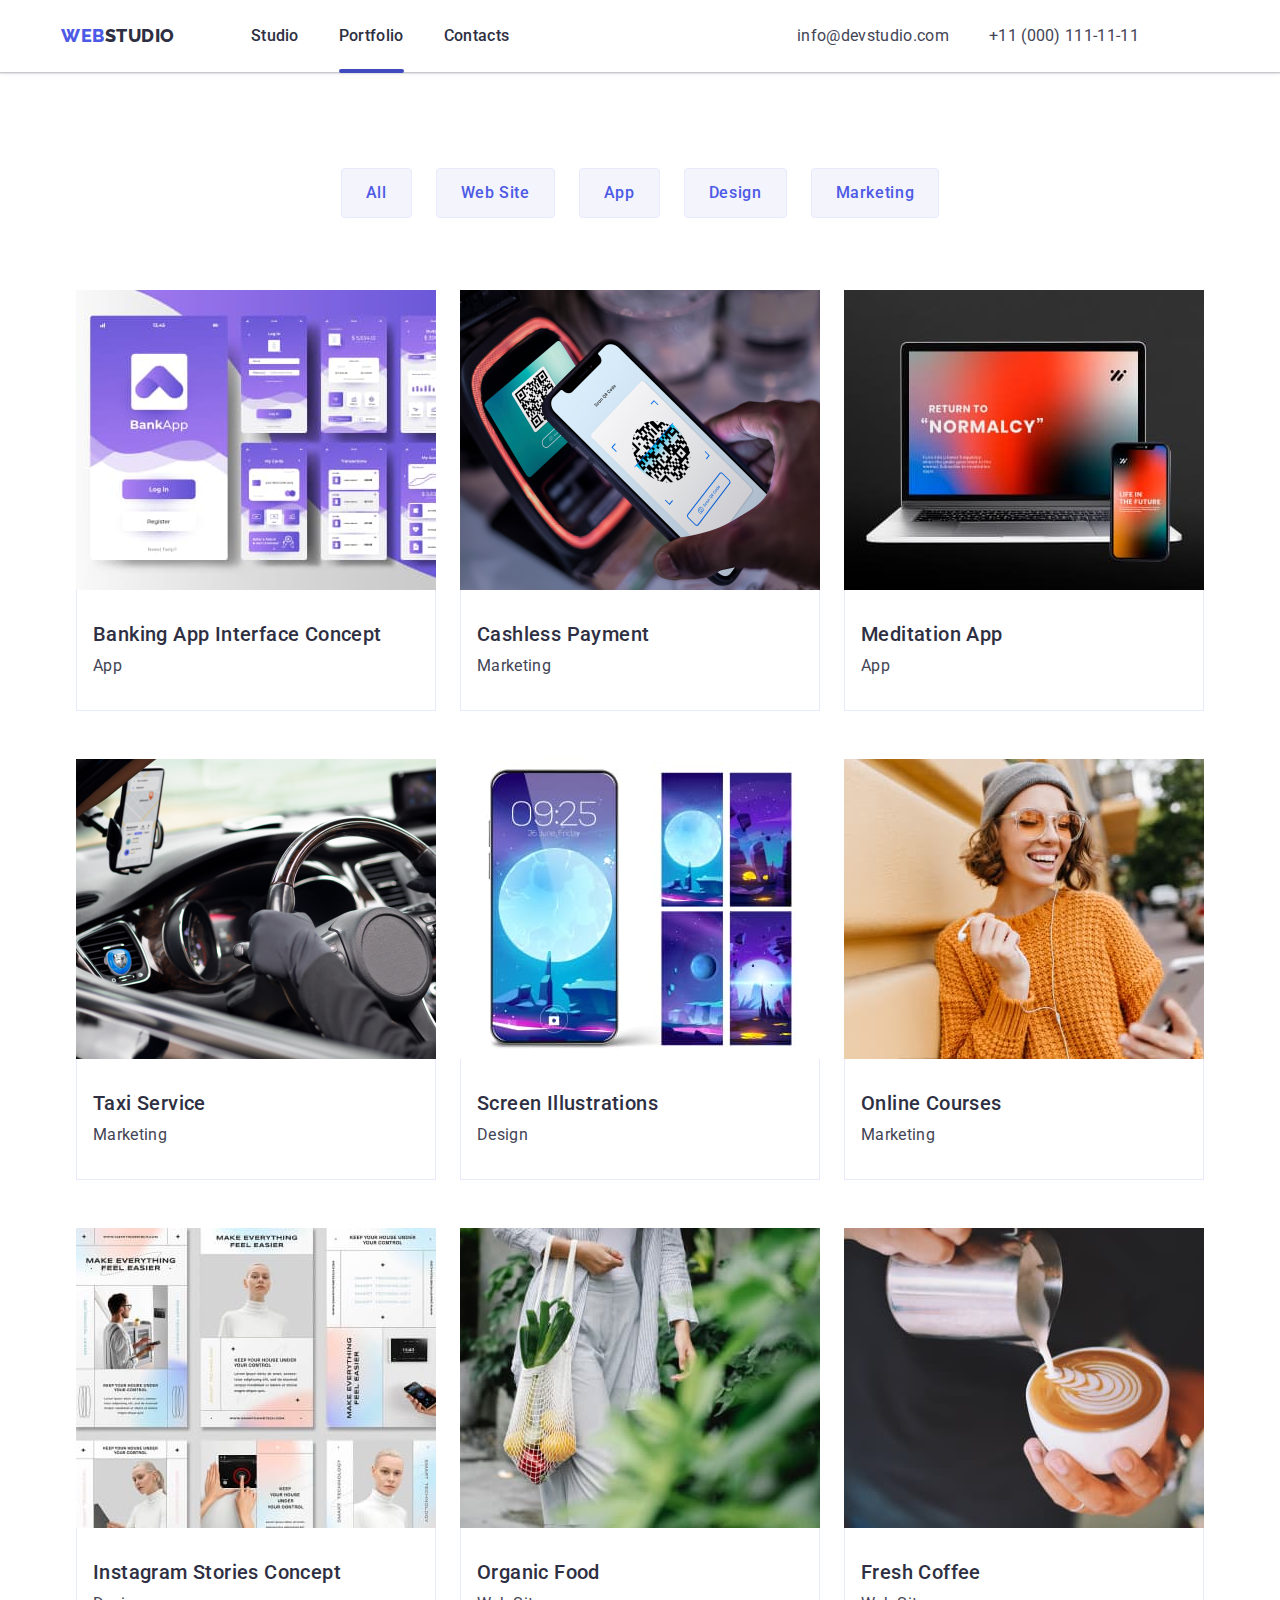
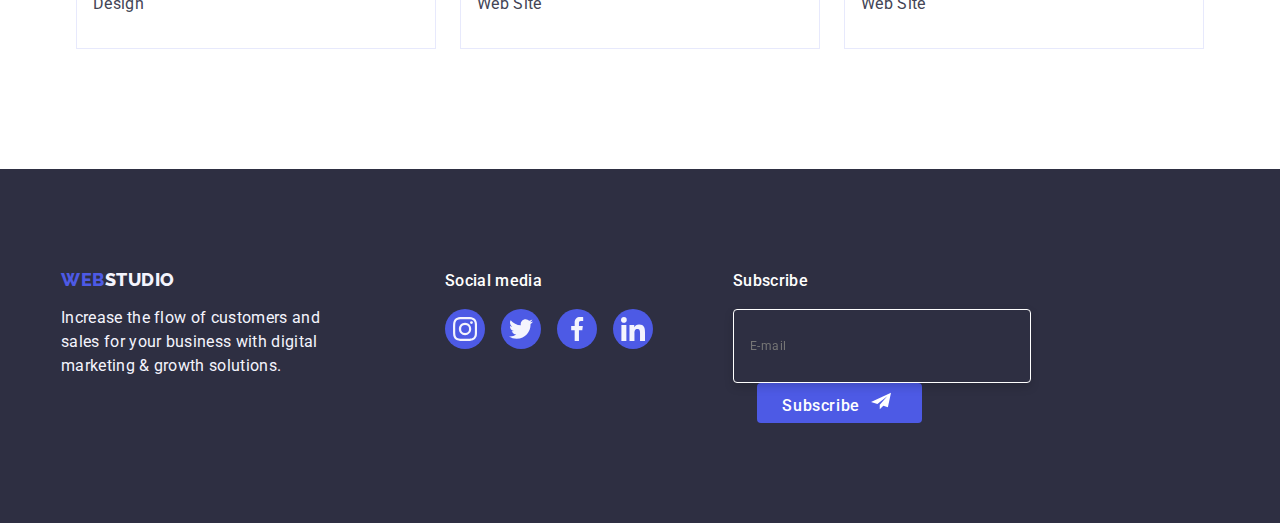
==== commit 7aa0786e: "button" ====
--- a/portfolio.html
+++ b/portfolio.html
@@ -325,13 +325,13 @@
                 id="user-online"
                  class="online-area"
                  placeholder="E-mail"/>
-
+             </form>
                   <button type="submit" class="online-button">Subscribe
                      <svg  class="fotter-icon" width="24px" height="20px">
                       <use href="./images/subsc.svg#icon-Frame-3"></use>
                     </svg>
                   </button>
-              </form>
+            
          </div>
       </div>
  
--- a/css/styles.css
+++ b/css/styles.css
@@ -868,10 +868,22 @@
   background: #e7e9fc;
   border: 1px solid rgba(0, 0, 0, 0.1);
   border-radius: 50%;
+  color: #2e2f42;
   width: 24px;
   height: 24px;
-  margin-bottom: 20px;
-}
+}
+.modal-close:is(:hover, :focus) {
+  background-color: #404bbf;
+}
+
+.icon-close {
+  fill: #2e2f42;
+}
+
+.modal-close:is(:hover, :focus) .icon-close {
+  fill: #ffffff;
+}
+
 .is-hidden {
   opacity: 0;
   visibility: hidden;
@@ -1020,7 +1032,7 @@
   letter-spacing: 0.02em;
   color: #ffffff;
   width: 500px;
-  display: flex;
+
   margin-bottom: 16px;
 }
 .online-area {
@@ -1029,10 +1041,12 @@
   margin-left: 80px;
 }
 .online-button {
-  position: absolute;
   width: 165px;
   height: 40px;
 
+  flex-direction: row;
+  justify-content: center;
+  align-items: center;
   margin-left: 24px;
   padding: 8px 24px;
 
@@ -1042,6 +1056,7 @@
   line-height: 1.5;
   letter-spacing: 0.04em;
   cursor: pointer;
+  padding-right: 16px;
 
   background-color: #4d5ae5;
   color: #ffffff;
@@ -1055,10 +1070,9 @@
 }
 
 .fotter-icon {
-  display: flex;
   top: 50%;
   left: 16px;
-  margin-right: 16px;
+  margin-left: 16px;
   transform: translate(-50%);
   fill: #ffffff;
 }
@@ -1077,5 +1091,4 @@
   border: 1px solid #ffffff;
   filter: drop-shadow(0px 4px 4px rgba(0, 0, 0, 0.15));
   border-radius: 4px;
-  margin-right: 24px;
-}
+}
